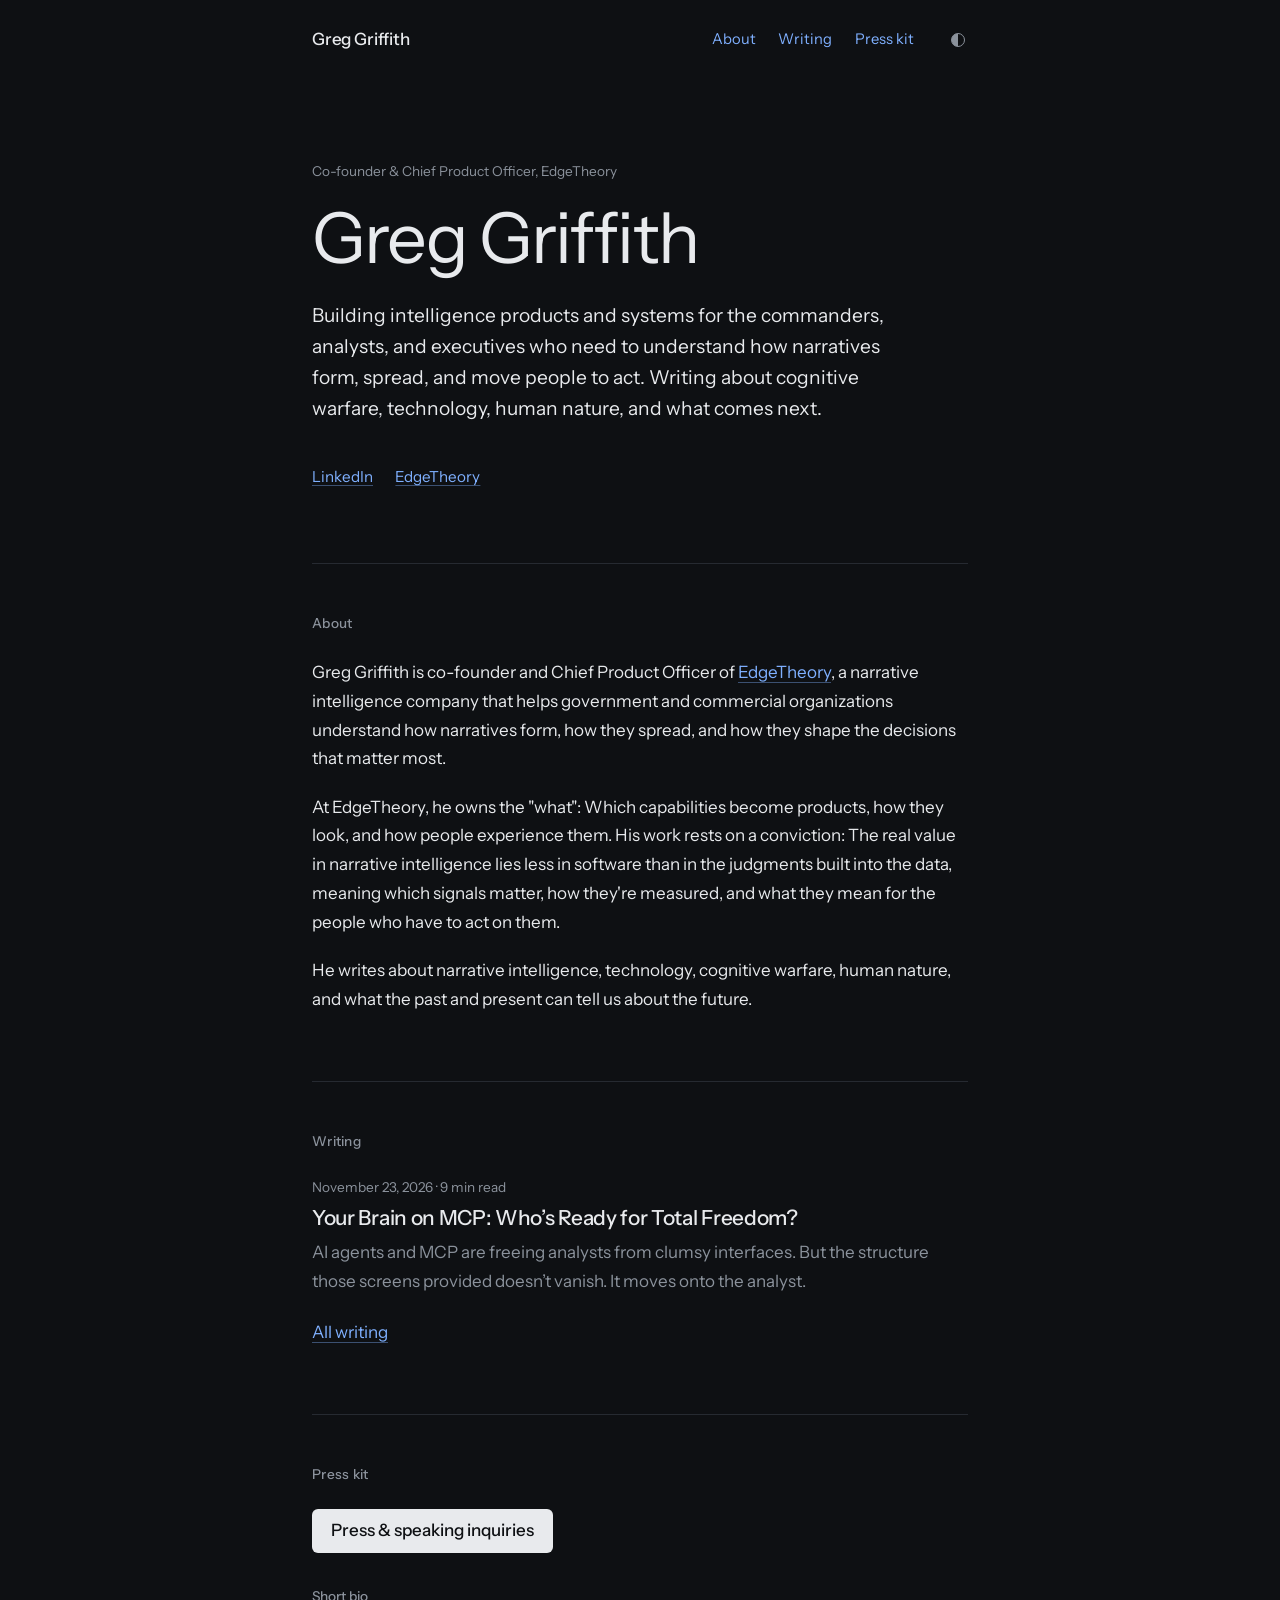
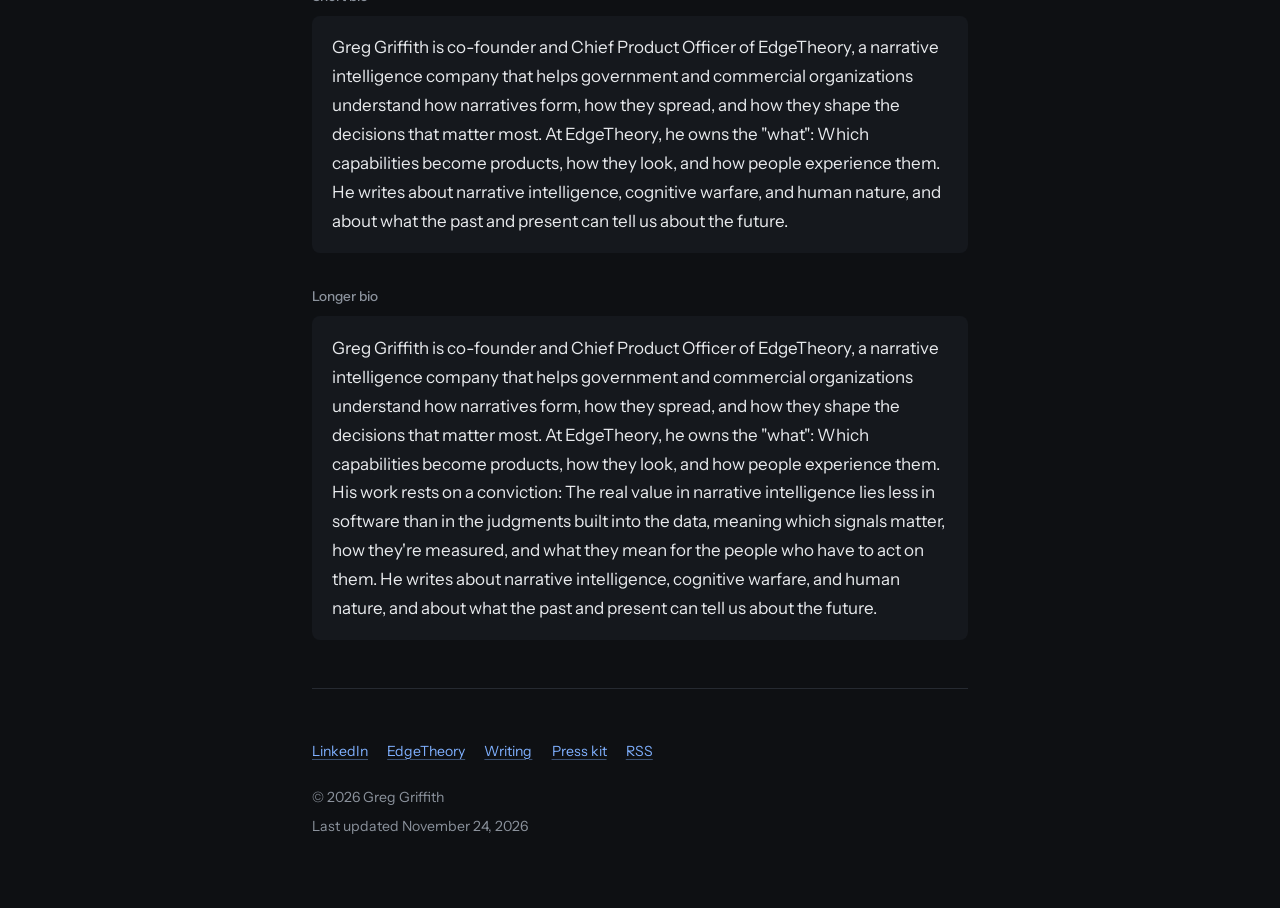
==== index.html @ 7369866c "Header: full-width sticky element with a centered inner row Safari on iOS colors the area behind the" ====
<!doctype html>
<html lang="en">
<head>
  <meta charset="utf-8">
  <meta name="viewport" content="width=device-width, initial-scale=1, viewport-fit=cover">
  <title>Greg Griffith – Co-founder and Chief Product Officer, EdgeTheory</title>
  <meta name="description" content="Greg Griffith is co-founder and Chief Product Officer of EdgeTheory, a narrative intelligence company that helps government and commercial organizations understand how narratives form, how they spread, and how they shape the decisions that matter most.">
  <link rel="canonical" href="https://greggriffith.com/">
  <link rel="icon" href="/favicon-32.png" type="image/png" sizes="32x32">
  <link rel="apple-touch-icon" href="/apple-touch-icon.png">

  <meta property="og:type" content="profile">
  <meta property="og:site_name" content="Greg Griffith">
  <meta property="og:locale" content="en_US">
  <meta property="profile:first_name" content="Greg">
  <meta property="profile:last_name" content="Griffith">
  <meta property="og:title" content="Greg Griffith – Co-founder and Chief Product Officer, EdgeTheory">
  <meta property="og:description" content="Greg Griffith is co-founder and Chief Product Officer of EdgeTheory, a narrative intelligence company that helps government and commercial organizations understand how narratives form, how they spread, and how they shape the decisions that matter most.">
  <meta property="og:url" content="https://greggriffith.com/">
  <meta property="og:image" content="https://greggriffith.com/og-image.png?v=2">
  <meta property="og:image:type" content="image/png">
  <meta property="og:image:width" content="1200">
  <meta property="og:image:height" content="630">
  <meta property="og:image:alt" content="Greg Griffith, co-founder and Chief Product Officer of EdgeTheory">
  <meta name="twitter:card" content="summary_large_image">
  <meta name="twitter:title" content="Greg Griffith – Co-founder and Chief Product Officer, EdgeTheory">
  <meta name="twitter:description" content="Greg Griffith is co-founder and Chief Product Officer of EdgeTheory, a narrative intelligence company that helps government and commercial organizations understand how narratives form, how they spread, and how they shape the decisions that matter most.">
  <meta name="twitter:image" content="https://greggriffith.com/og-image.png?v=2">
  <meta name="twitter:image:alt" content="Greg Griffith, co-founder and Chief Product Officer of EdgeTheory">

  <script type="application/ld+json">
  {
    "@context": "https://schema.org",
    "@graph": [
      {
        "@type": "WebSite",
        "@id": "https://greggriffith.com/#website",
        "url": "https://greggriffith.com/",
        "name": "Greg Griffith",
        "publisher": { "@id": "https://greggriffith.com/#person" },
        "inLanguage": "en-US"
      },
      {
        "@type": "ProfilePage",
        "@id": "https://greggriffith.com/",
        "url": "https://greggriffith.com/",
        "name": "Greg Griffith – Co-founder and Chief Product Officer, EdgeTheory",
        "description": "Greg Griffith is co-founder and Chief Product Officer of EdgeTheory, a narrative intelligence company that helps government and commercial organizations understand how narratives form, how they spread, and how they shape the decisions that matter most.",
        "dateModified": "2026-11-24T11:20-06:00",
        "inLanguage": "en-US",
        "isPartOf": { "@id": "https://greggriffith.com/#website" },
        "mainEntity": { "@id": "https://greggriffith.com/#person" }
      },
      {
        "@type": "Organization",
        "@id": "https://edgetheory.com/",
        "name": "EdgeTheory",
        "url": "https://edgetheory.com/",
        "founder": { "@id": "https://greggriffith.com/#person" },
        "sameAs": ["https://www.linkedin.com/company/edgetheory/", "https://x.com/EdgeTheory", "https://www.facebook.com/edgetheory", "https://www.crunchbase.com/organization/edge-theory", "https://www.wikidata.org/wiki/Q142196461"],
        "address": {
          "@type": "PostalAddress",
          "addressLocality": "Ridgeland",
          "addressRegion": "MS",
          "addressCountry": "US"
        }
      },
      {
        "@type": "Person",
        "@id": "https://greggriffith.com/#person",
        "name": "Greg Griffith",
        "givenName": "Greg",
        "familyName": "Griffith",
        "url": "https://greggriffith.com/",
        "jobTitle": "Chief Product Officer",
        "description": "Greg Griffith is co-founder and Chief Product Officer of EdgeTheory, a narrative intelligence company that helps government and commercial organizations understand how narratives form, how they spread, and how they shape the decisions that matter most.",
        "worksFor": { "@id": "https://edgetheory.com/" },
        "hasOccupation": {
          "@type": "Occupation",
          "name": "Chief Product Officer"
        },
        "knowsAbout": ["Narrative intelligence", "Cognitive warfare", "Information operations", "Product strategy", "Product design and user experience"],
        "sameAs": [
          "https://www.linkedin.com/in/greg-griffith-06b9541b/"
        ]
      }
    ]
  }
  </script>
  <script>try{if(localStorage.getItem("theme")==="light")document.documentElement.setAttribute("data-theme","light")}catch(e){}</script>
  <meta name="color-scheme" content="dark light">
  <link rel="preload" href="/fonts/instrument-sans-latin-400-normal.woff2" as="font" type="font/woff2" crossorigin>
  <link rel="stylesheet" href="/assets/site.css?v=015db4cf">
  <script src="/assets/theme.js?v=45ea4b84" defer></script>
  <link rel="alternate" type="application/rss+xml" title="Greg Griffith – Writing" href="https://greggriffith.com/feed.xml">
</head>
<body>
  <header class="mast">
    <div class="mast-in">
        <a class="word" href="/">Greg Griffith</a>
        <nav aria-label="Sections">
          <a href="#about">About</a>
          <a href="/blog/">Writing</a>
          <a href="#press">Press kit</a>
          <button class="theme-toggle" type="button" aria-label="Invert colors" title="Invert" hidden><span class="dot" aria-hidden="true"></span></button>
        </nav>
    </div>
  </header>
  <div class="wrap">

    <div class="hero">
      <p class="kicker">Co-founder &amp; Chief Product Officer, EdgeTheory</p>
      <h1>Greg Griffith</h1>
      <p class="lede">Building intelligence products and systems for the commanders, analysts, and executives who need to understand how narratives form, spread, and move people to act. Writing about cognitive warfare, technology, human nature, and what comes next.</p>
      <nav class="profiles" aria-label="Profiles">
        <a href="https://www.linkedin.com/in/greg-griffith-06b9541b/" rel="me">LinkedIn</a>
        <a href="https://edgetheory.com/?utm_source=greggriffith.com&amp;utm_medium=referral&amp;utm_campaign=greg_griffith_bio">EdgeTheory</a>
      </nav>
    </div>

    <section id="about">
      <h2>About</h2>
      <p>Greg Griffith is co-founder and Chief Product Officer of <a href="https://edgetheory.com/?utm_source=greggriffith.com&amp;utm_medium=referral&amp;utm_campaign=greg_griffith_bio">EdgeTheory</a>, a narrative intelligence company that helps government and commercial organizations understand how narratives form, how they spread, and how they shape the decisions that matter most.</p>
      <p>At EdgeTheory, he owns the "what": Which capabilities become products, how they look, and how people experience them. His work rests on a conviction: The real value in narrative intelligence lies less in software than in the judgments built into the data, meaning which signals matter, how they're measured, and what they mean for the people who have to act on them.</p>
      <p>He writes about narrative intelligence, technology, cognitive warfare, human nature, and what the past and present can tell us about the future.</p>
    </section>

    <section id="writing">
      <h2>Writing</h2>
      <!-- writing:start -->
<ol class="posts">
  <li>
    <p class="meta"><time datetime="2026-11-23">November 23, 2026</time> · 9 min read</p>
    <h3><a href="/blog/your-brain-on-mcp/">Your Brain on MCP: Who’s Ready for Total Freedom?</a></h3>
    <p class="blurb">AI agents and MCP are freeing analysts from clumsy interfaces. But the structure those screens provided doesn’t vanish. It moves onto the analyst.</p>
  </li>
</ol>
<!-- writing:end -->
      <p><a href="/blog/">All writing</a></p>
    </section>

    <section id="press">
      <h2>Press kit</h2>
      <p><a class="button" href="https://edgetheory.com/contact?utm_source=greggriffith.com&amp;utm_medium=referral&amp;utm_campaign=greg_griffith_bio">Press &amp; speaking inquiries</a></p>
      <p class="label">Short bio</p>
      <blockquote class="bio">
        <p>Greg Griffith is co-founder and Chief Product Officer of EdgeTheory, a narrative intelligence company that helps government and commercial organizations understand how narratives form, how they spread, and how they shape the decisions that matter most. At EdgeTheory, he owns the "what": Which capabilities become products, how they look, and how people experience them. He writes about narrative intelligence, cognitive warfare, and human nature, and about what the past and present can tell us about the future.</p>
      </blockquote>
      <p class="label">Longer bio</p>
      <blockquote class="bio">
        <p>Greg Griffith is co-founder and Chief Product Officer of EdgeTheory, a narrative intelligence company that helps government and commercial organizations understand how narratives form, how they spread, and how they shape the decisions that matter most. At EdgeTheory, he owns the "what": Which capabilities become products, how they look, and how people experience them. His work rests on a conviction: The real value in narrative intelligence lies less in software than in the judgments built into the data, meaning which signals matter, how they're measured, and what they mean for the people who have to act on them. He writes about narrative intelligence, cognitive warfare, and human nature, and about what the past and present can tell us about the future.</p>
      </blockquote>
    </section>

    <footer>
      <nav class="foot-links" aria-label="Profiles and contact">
        <a href="https://www.linkedin.com/in/greg-griffith-06b9541b/" rel="me">LinkedIn</a>
        <a href="https://edgetheory.com/?utm_source=greggriffith.com&amp;utm_medium=referral&amp;utm_campaign=greg_griffith_bio">EdgeTheory</a>
        <a href="/blog/">Writing</a>
        <a href="#press">Press kit</a>
        <a href="/feed.xml" type="application/rss+xml">RSS</a>
      </nav>
      <p>© 2026 Greg Griffith</p>
      <p>Last updated <time datetime="2026-11-24T11:20-06:00">November 24, 2026</time></p>
    </footer>
  </div>
</body>
</html>
---- assets/site.css ----
/* greggriffith.com — shared styles. Dark by default; [data-theme="light"] switches to light. */
/* Instrument Sans (SIL Open Font License; see /fonts/OFL-InstrumentSans.txt), self-hosted */
@font-face { font-family: "Instrument Sans"; font-style: normal; font-weight: 400; font-display: swap; src: url("/fonts/instrument-sans-latin-400-normal.woff2") format("woff2"); }
@font-face { font-family: "Instrument Sans"; font-style: italic; font-weight: 400; font-display: swap; src: url("/fonts/instrument-sans-latin-400-italic.woff2") format("woff2"); }
@font-face { font-family: "Instrument Sans"; font-style: normal; font-weight: 500; font-display: swap; src: url("/fonts/instrument-sans-latin-500-normal.woff2") format("woff2"); }
@font-face { font-family: "Instrument Sans"; font-style: normal; font-weight: 600; font-display: swap; src: url("/fonts/instrument-sans-latin-600-normal.woff2") format("woff2"); }

:root {
  --bg: #0e1013;
  --surface: #15181d;
  --text: #e8eaed;
  --muted: #8b929c;
  --faint: #262a31;
  --accent: #7fb0ff;
  --font: "Instrument Sans", system-ui, -apple-system, "Segoe UI", Roboto, "Helvetica Neue", Arial, sans-serif;
  color-scheme: dark;
}
:root[data-theme="light"] {
  --bg: #ffffff;
  --surface: #f5f6f7;
  --text: #111316;
  --muted: #61676f;
  --faint: #e6e8eb;
  --accent: #1f5fd1;
  color-scheme: light;
}

* { box-sizing: border-box; }
html { -webkit-text-size-adjust: 100%; }
html { overflow-x: clip; }
body {
  margin: 0;
  background: var(--bg);
  color: var(--text);
  font: 400 17px/1.7 var(--font);
  -webkit-font-smoothing: antialiased;
  transition: background-color .2s ease, color .2s ease;
}
a { color: var(--accent); text-decoration: underline; text-decoration-color: color-mix(in srgb, var(--accent) 40%, transparent); text-underline-offset: .22em; text-decoration-thickness: 1px; }
a:hover { text-decoration-color: var(--accent); }
a:focus-visible, button:focus-visible { outline: 2px solid var(--accent); outline-offset: 3px; border-radius: 2px; }

.wrap { max-width: 44rem; margin: 0 auto;
         padding: 0 max(1.5rem, env(safe-area-inset-right)) 0 max(1.5rem, env(safe-area-inset-left)); }

/* Header */
.mast { position: sticky; top: 0; z-index: 10; background: var(--bg);
         padding-top: env(safe-area-inset-top); border-bottom: 1px solid transparent; transition: border-color .2s; }
.mast-in { max-width: 44rem; margin: 0 auto; display: flex; justify-content: space-between; align-items: center; gap: 1rem;
           padding: 1.1rem max(1.5rem, env(safe-area-inset-right)) 1.1rem max(1.5rem, env(safe-area-inset-left)); }
.scrolled .mast { border-bottom-color: var(--faint); }
section, .post-body h2 { scroll-margin-top: 5rem; }
.mast .word { white-space: nowrap; font-weight: 500; letter-spacing: -.01em; text-decoration: none; color: var(--text); }
.mast nav { display: flex; align-items: center; gap: 0 1.4rem; font-size: .92rem; }
.mast nav a { white-space: nowrap; text-decoration: none; color: var(--accent); min-height: 44px; display: inline-flex; align-items: center; }
.mast nav a:hover { color: var(--text); }
.theme-toggle {
  display: inline-flex; align-items: center; justify-content: center;
  width: 44px; height: 44px; margin-right: -12px; padding: 0;
  background: none; border: 0; cursor: pointer; color: var(--muted);
}
.theme-toggle .dot {
  display: block; width: 14px; height: 14px; border-radius: 50%;
  border: 1.5px solid currentColor;
  background: linear-gradient(90deg, currentColor 50%, transparent 50%);
  transition: transform .5s cubic-bezier(.4, 0, .2, 1);
}
:root[data-theme="light"] .theme-toggle .dot { transform: rotate(180deg); }
.theme-toggle:hover { color: var(--text); }
.theme-toggle:hover .dot { transform: rotate(-30deg); }
:root[data-theme="light"] .theme-toggle:hover .dot { transform: rotate(150deg); }

/* Hero */
.hero { padding: 5rem 0 4rem; }
.kicker { margin: 0 0 1.2rem; font-size: .85rem; color: var(--muted); }
h1 { font-weight: 400; font-size: clamp(2.8rem, 7.5vw, 4.4rem); line-height: 1.05; letter-spacing: -.025em; margin: 0 0 1.5rem; }
.lede { font-size: 1.2rem; line-height: 1.6; color: var(--text); margin: 0; max-width: 38rem; }
.profiles { display: flex; flex-wrap: wrap; gap: 0 1.4rem; margin: 2rem 0 0; font-size: .95rem; }
.profiles a { min-height: 44px; display: inline-flex; align-items: center; }

/* Sections */
section { padding: 3rem 0; border-top: 1px solid var(--faint); }
section h2 { margin: 0 0 1.4rem; font-size: .85rem; font-weight: 500; color: var(--muted); letter-spacing: .02em; }
p { margin: 0 0 1.2rem; }
.empty { color: var(--muted); }

/* Press kit */
.label { margin: 2rem 0 .5rem; font-size: .85rem; font-weight: 500; color: var(--muted); }
.bio { margin: 0; padding: 1.1rem 1.25rem; background: var(--surface); border-radius: 8px; }
.bio p { margin: 0; }
.button {
  display: inline-flex; align-items: center; min-height: 44px; padding: 0 1.2rem;
  background: var(--text); color: var(--bg); text-decoration: none; font-weight: 500; border-radius: 6px;
}
.button:hover { background: var(--accent); color: var(--bg); }

/* Writing list */
.posts { list-style: none; margin: 0; padding: 0; }
.posts li { padding: 1.4rem 0; border-top: 1px solid var(--faint); }
.posts li:first-child { border-top: 0; padding-top: 0; }
.meta { margin: 0 0 .3rem; font-size: .85rem; color: var(--muted); }
.posts h2, .posts h3 { font-size: 1.3rem; font-weight: 500; letter-spacing: -.015em; line-height: 1.35; margin: 0 0 .4rem; }
.posts h2 a, .posts h3 a { color: var(--text); text-decoration: none; }
.posts h2 a:hover, .posts h3 a:hover { color: var(--accent); text-decoration: underline; text-decoration-color: var(--accent); }
.posts .blurb { margin: 0; color: var(--muted); }

/* Page titles (blog index, posts) */
.page-title { font-weight: 400; font-size: clamp(2.2rem, 6vw, 3rem); line-height: 1.1; letter-spacing: -.03em; margin: 3.5rem 0 1rem; }
.intro { color: var(--muted); margin: 0 0 3rem; }

/* Post */
.post { padding-bottom: 3rem; }
.post .meta { margin-top: 3.5rem; }
.post .page-title { margin-top: .4rem; margin-bottom: 2.5rem; }
.post-body { font-size: 1.08rem; line-height: 1.7; }
.post-body p { margin: 0 0 1.3em; }
.post-body h2 { font-size: 1.45rem; font-weight: 500; letter-spacing: -.015em; line-height: 1.3; margin: 2.6rem 0 .9rem; }
.post-body ul, .post-body ol { margin: 0 0 1.3em; padding-left: 1.3em; }
.post-body li { margin: 0 0 .6em; }
.post-body li::marker { color: var(--muted); }
.post-body strong { font-weight: 600; }
.post-body blockquote { margin: 1.6em 0; padding-left: 1.2em; border-left: 2px solid var(--faint); color: var(--muted); }
.author { margin-top: 3rem; padding-top: 1.4rem; border-top: 1px solid var(--faint); color: var(--muted); font-size: .95rem; }
.author p { margin: 0; }

/* Pull quotes */
.pull { width: 18rem; margin: .35rem 0 1rem; padding: 1.4rem 1.5rem; background: var(--surface); border-radius: 6px;
        font-size: 1.3rem; font-weight: 500; line-height: 1.25; letter-spacing: -.015em; color: var(--text); }
.pull p { margin: 0; }
.pull-foot { display: flex; align-items: center; justify-content: space-between; margin-top: 1rem; }
.pull-rule { display: block; width: 2rem; height: 2px; background: var(--accent); }
.pull-share { font-size: .8rem; font-weight: 400; letter-spacing: 0; color: var(--muted); text-decoration: none; }
.pull-share:hover { color: var(--accent); }

/* Share row */
.share { margin-top: 3rem; padding-top: 1.4rem; border-top: 1px solid var(--faint); }
.share .label { margin: 0 0 .5rem; }
.share ul { list-style: none; margin: 0; padding: 0; display: flex; flex-wrap: wrap; gap: 0 1.4rem; }
.share li { margin: 0; }
.share a, .share button { min-height: 44px; display: inline-flex; align-items: center; }
.share button { background: none; border: 0; padding: 0; font: inherit; color: var(--accent); cursor: pointer;
                text-decoration: underline; text-decoration-color: color-mix(in srgb, var(--accent) 40%, transparent);
                text-underline-offset: .22em; text-decoration-thickness: 1px; }
.share button:hover { text-decoration-color: var(--accent); }
.share-status { margin: 0; min-height: 1.2em; font-size: .85rem; color: var(--muted); }
.post .author { margin-top: 1.4rem; }
.meta a { color: var(--muted); }
.meta a:hover { color: var(--accent); }
.pull.r { float: right; clear: right; margin-left: 2rem; }
.pull.l { float: left; clear: left; margin-right: 2rem; }
.post-body h2 { clear: both; }
@media (min-width: 1000px) { .pull.r { margin-right: -5rem; } .pull.l { margin-left: -5rem; } }
@media (max-width: 760px) { .pull.r, .pull.l { float: none; width: auto; margin: 2rem 0; } }

/* Footer */
footer { padding: 2.5rem 0 4rem; border-top: 1px solid var(--faint); font-size: .88rem; color: var(--muted); }
footer p { margin: 0 0 .3rem; }
footer a { color: var(--accent); }
.foot-links { display: flex; flex-wrap: wrap; gap: 0 1.2rem; margin-bottom: .8rem; }
.foot-links a { min-height: 44px; display: inline-flex; align-items: center; }

@media (max-width: 640px) {
  .hero { padding: 3rem 0 3rem; }
  .mast-in { flex-direction: column; align-items: flex-start; gap: 0; padding-top: .8rem; padding-bottom: .3rem; }
  section, .post-body h2 { scroll-margin-top: 7rem; }
  .mast nav { gap: 0 1.1rem; }
}
@media (prefers-reduced-motion: reduce) { body, .theme-toggle .dot { transition: none; } }
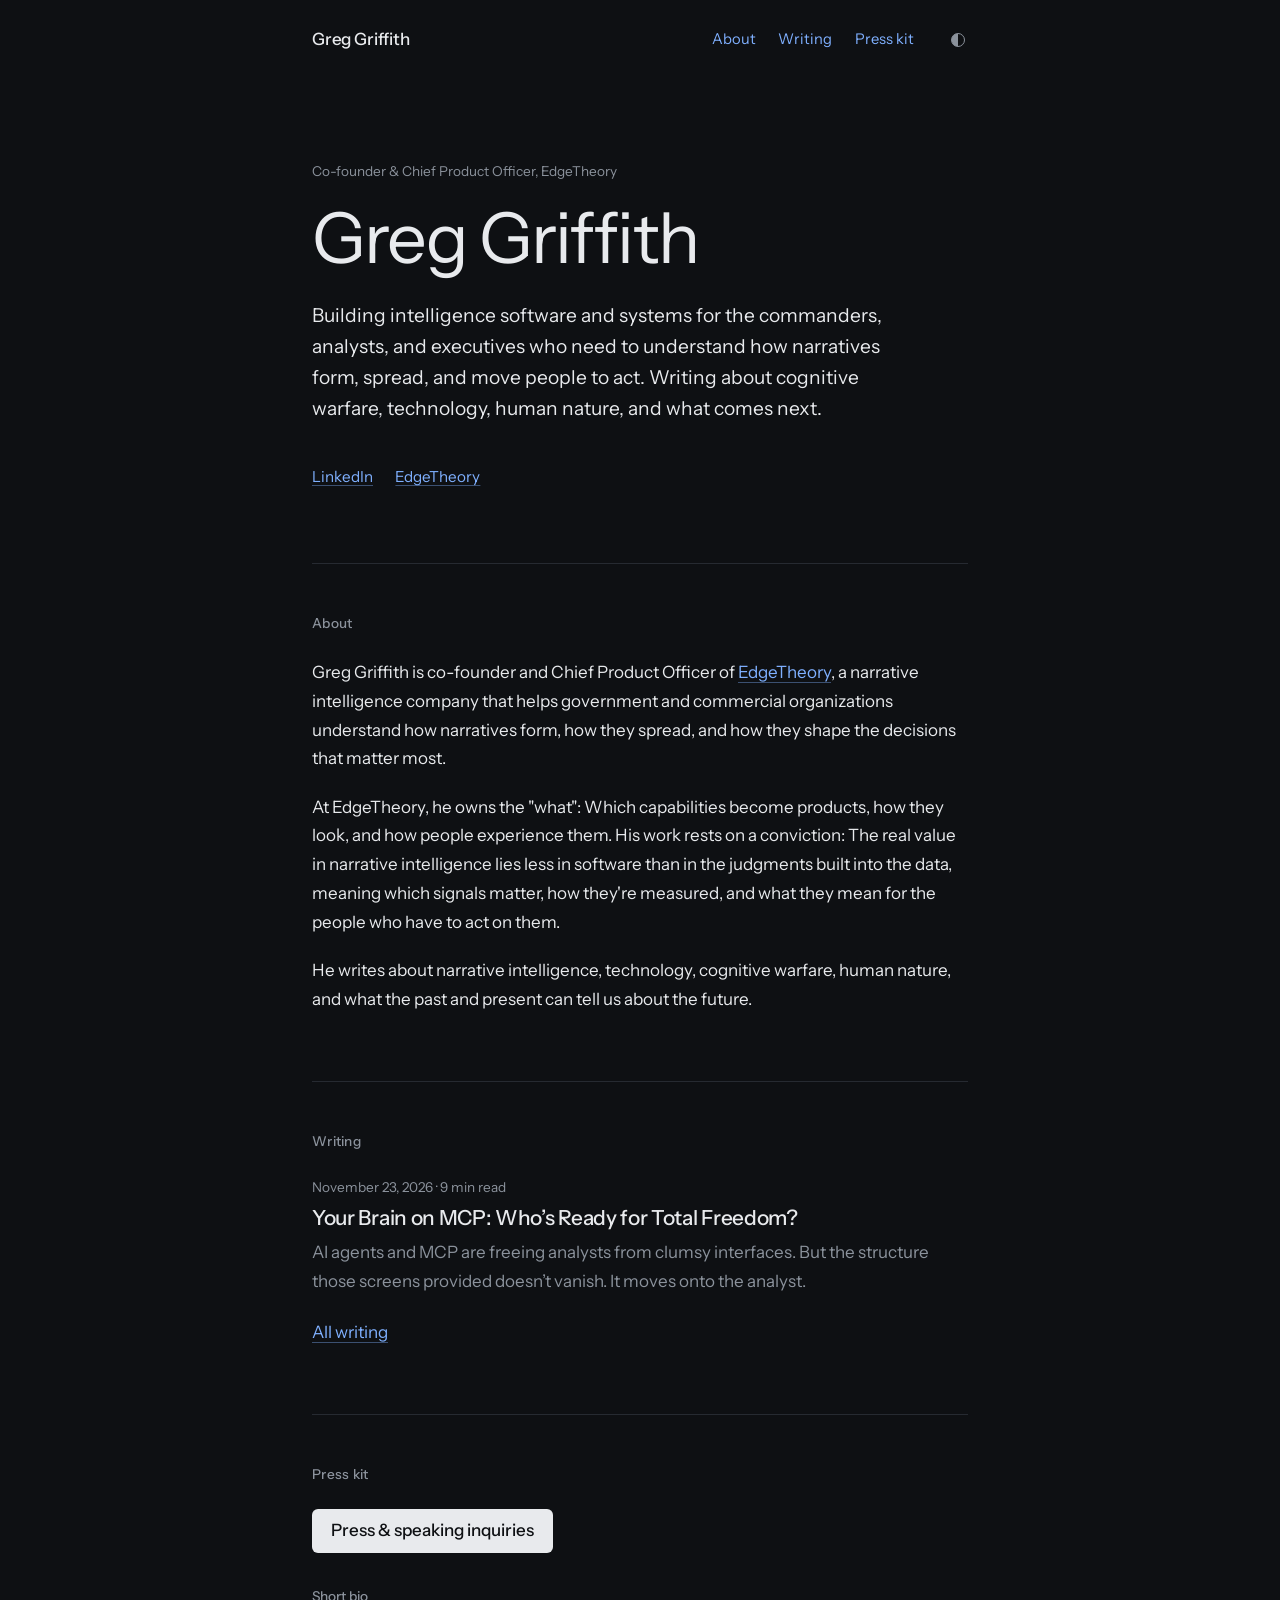
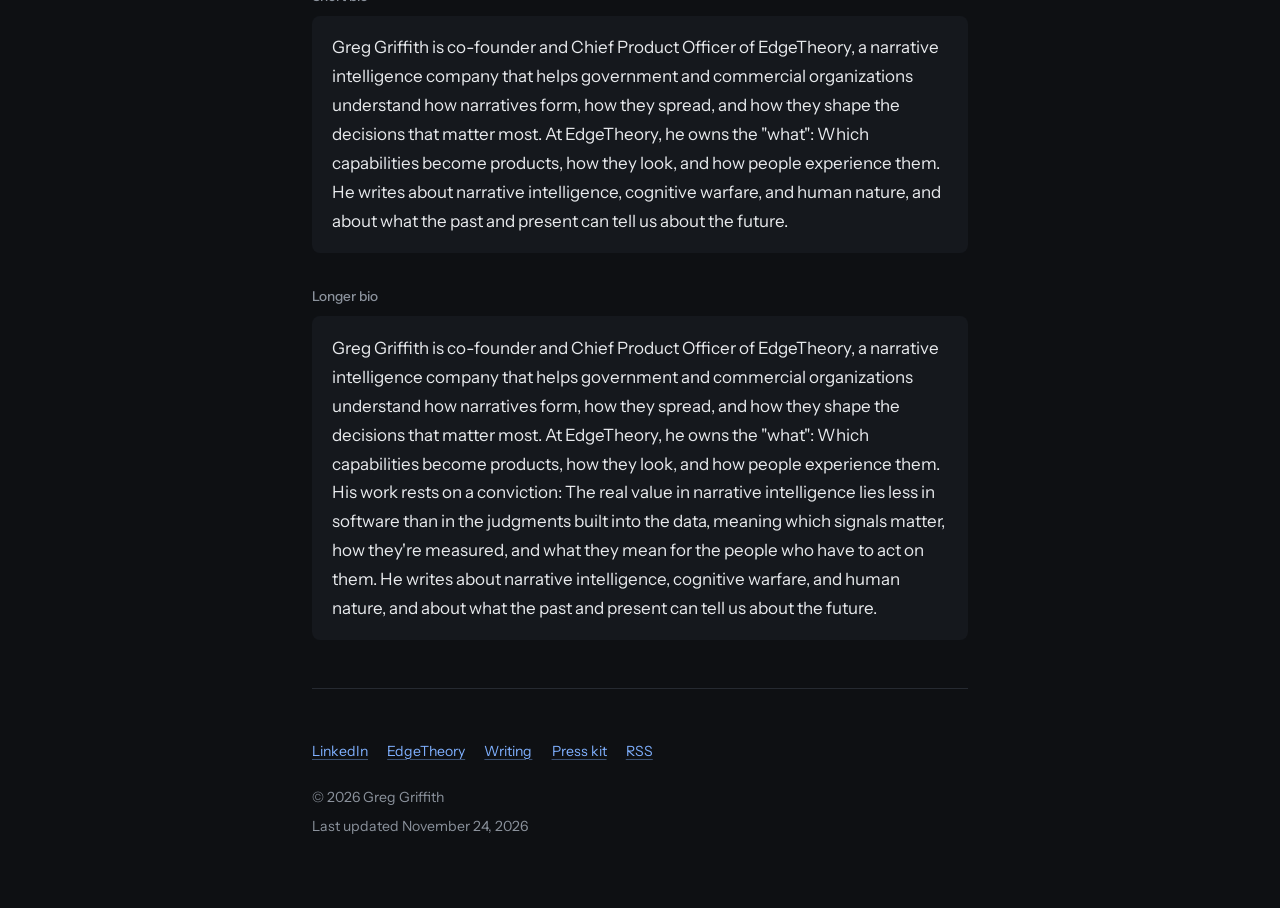
==== commit b5408364: "Home: 'intelligence software and systems' Co-Authored-By: Claude Opus 5.5 <noreply@anthropic.com> Cl" ====
--- a/index.html
+++ b/index.html
@@ -46,7 +46,7 @@
         "url": "https://greggriffith.com/",
         "name": "Greg Griffith – Co-founder and Chief Product Officer, EdgeTheory",
         "description": "Greg Griffith is co-founder and Chief Product Officer of EdgeTheory, a narrative intelligence company that helps government and commercial organizations understand how narratives form, how they spread, and how they shape the decisions that matter most.",
-        "dateModified": "2026-11-24T11:20-06:00",
+        "dateModified": "2026-11-24T13:24-06:00",
         "inLanguage": "en-US",
         "isPartOf": { "@id": "https://greggriffith.com/#website" },
         "mainEntity": { "@id": "https://greggriffith.com/#person" }
@@ -90,7 +90,7 @@
   <script>try{if(localStorage.getItem("theme")==="light")document.documentElement.setAttribute("data-theme","light")}catch(e){}</script>
   <meta name="color-scheme" content="dark light">
   <link rel="preload" href="/fonts/instrument-sans-latin-400-normal.woff2" as="font" type="font/woff2" crossorigin>
-  <link rel="stylesheet" href="/assets/site.css?v=015db4cf">
+  <link rel="stylesheet" href="/assets/site.css?v=123c153a">
   <script src="/assets/theme.js?v=45ea4b84" defer></script>
   <link rel="alternate" type="application/rss+xml" title="Greg Griffith – Writing" href="https://greggriffith.com/feed.xml">
 </head>
@@ -111,7 +111,7 @@
     <div class="hero">
       <p class="kicker">Co-founder &amp; Chief Product Officer, EdgeTheory</p>
       <h1>Greg Griffith</h1>
-      <p class="lede">Building intelligence products and systems for the commanders, analysts, and executives who need to understand how narratives form, spread, and move people to act. Writing about cognitive warfare, technology, human nature, and what comes next.</p>
+      <p class="lede">Building intelligence software and systems for the commanders, analysts, and executives who need to understand how narratives form, spread, and move people to act. Writing about cognitive warfare, technology, human nature, and what comes next.</p>
       <nav class="profiles" aria-label="Profiles">
         <a href="https://www.linkedin.com/in/greg-griffith-06b9541b/" rel="me">LinkedIn</a>
         <a href="https://edgetheory.com/?utm_source=greggriffith.com&amp;utm_medium=referral&amp;utm_campaign=greg_griffith_bio">EdgeTheory</a>
@@ -161,7 +161,7 @@
         <a href="/feed.xml" type="application/rss+xml">RSS</a>
       </nav>
       <p>© 2026 Greg Griffith</p>
-      <p>Last updated <time datetime="2026-11-24T11:20-06:00">November 24, 2026</time></p>
+      <p>Last updated <time datetime="2026-11-24T13:24-06:00">November 24, 2026</time></p>
     </footer>
   </div>
 </body>
--- a/assets/site.css
+++ b/assets/site.css
@@ -123,6 +123,10 @@
 .author { margin-top: 3rem; padding-top: 1.4rem; border-top: 1px solid var(--faint); color: var(--muted); font-size: .95rem; }
 .author p { margin: 0; }
 
+/* Featured image: same width as the text column */
+.feature { margin: 0 0 2.8rem; }
+.feature img { display: block; width: 100%; height: auto; border-radius: 6px; background: var(--surface); }
+
 /* Pull quotes */
 .pull { width: 18rem; margin: .35rem 0 1rem; padding: 1.4rem 1.5rem; background: var(--surface); border-radius: 6px;
         font-size: 1.3rem; font-weight: 500; line-height: 1.25; letter-spacing: -.015em; color: var(--text); }
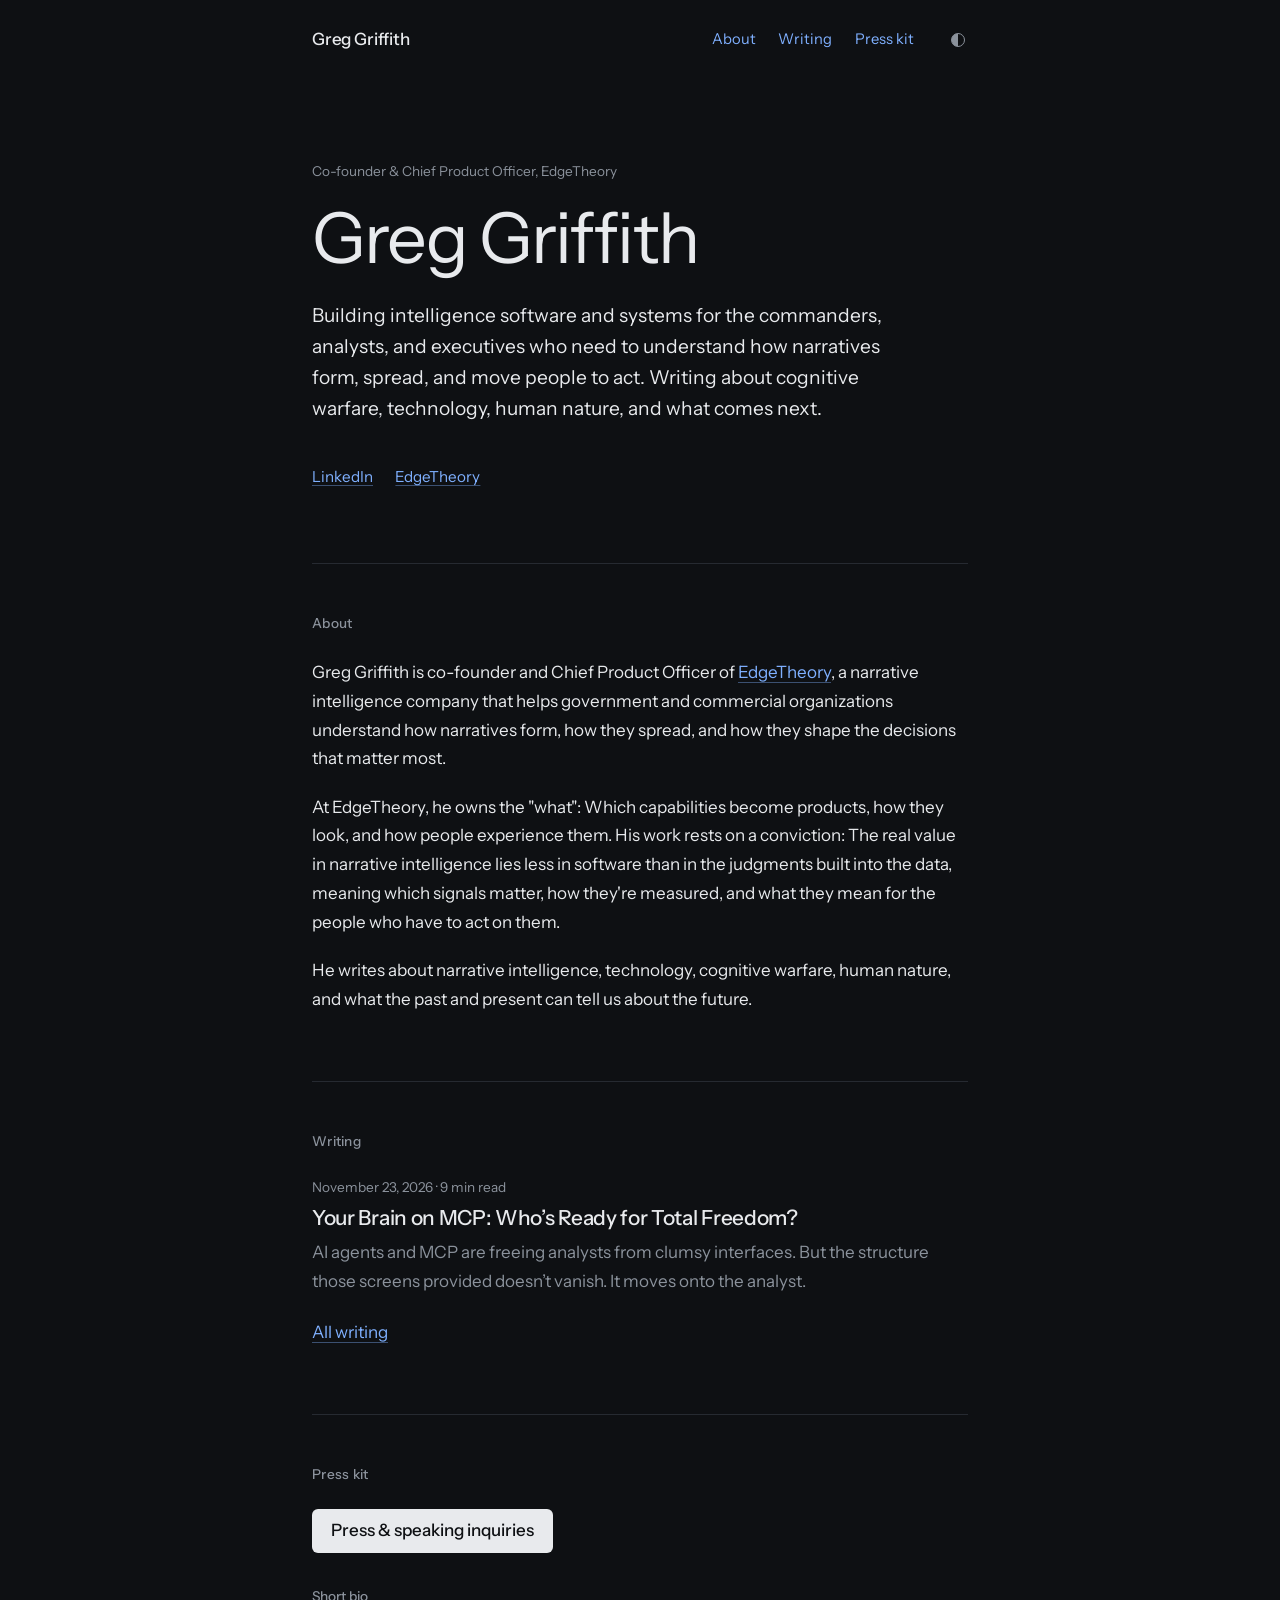
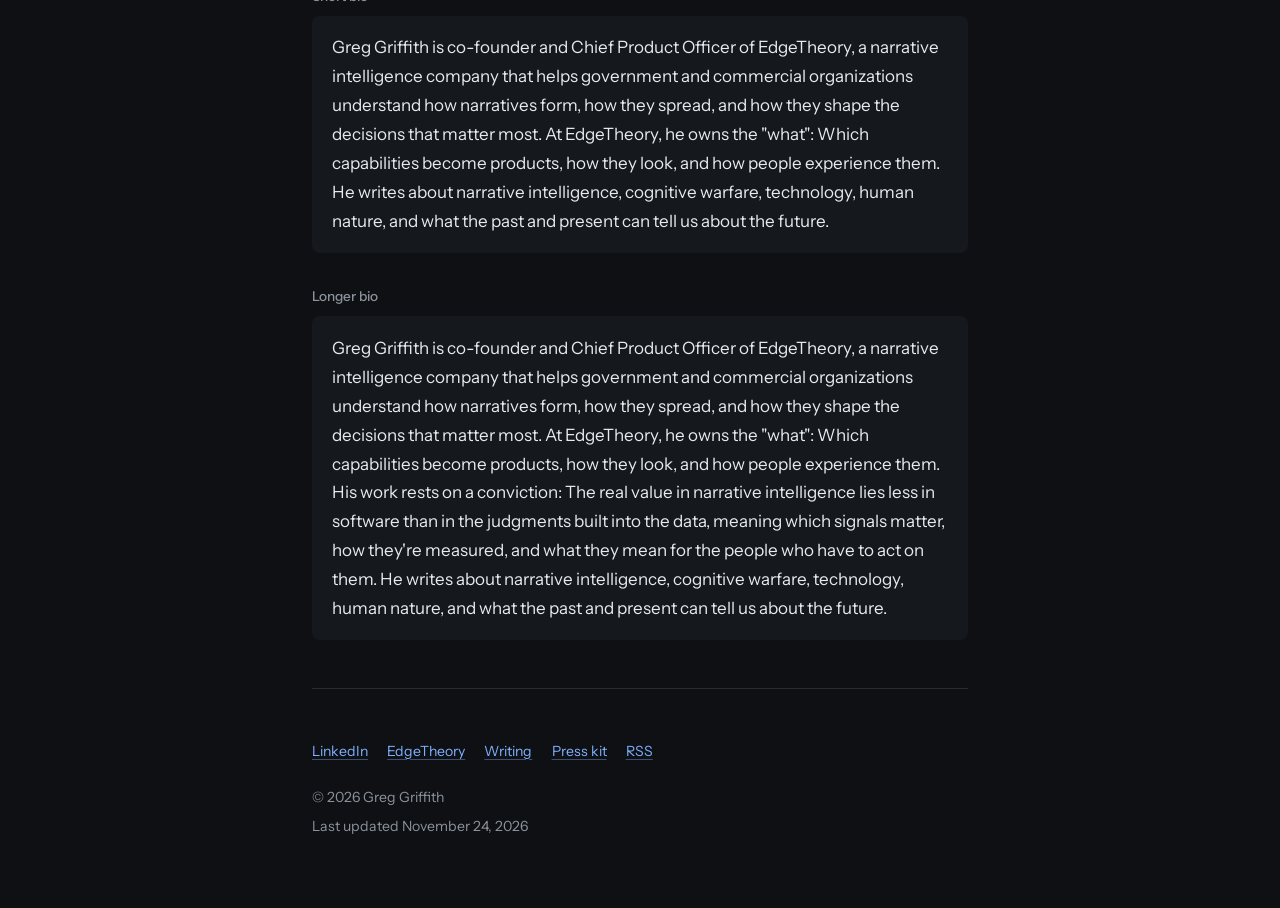
==== commit 180ed442: "Press kit bios: add technology to the topics Co-Authored-By: Claude Opus 5.5 <noreply@anthropic.com>" ====
--- a/index.html
+++ b/index.html
@@ -46,7 +46,7 @@
         "url": "https://greggriffith.com/",
         "name": "Greg Griffith – Co-founder and Chief Product Officer, EdgeTheory",
         "description": "Greg Griffith is co-founder and Chief Product Officer of EdgeTheory, a narrative intelligence company that helps government and commercial organizations understand how narratives form, how they spread, and how they shape the decisions that matter most.",
-        "dateModified": "2026-11-24T13:24-06:00",
+        "dateModified": "2026-11-24T13:26-06:00",
         "inLanguage": "en-US",
         "isPartOf": { "@id": "https://greggriffith.com/#website" },
         "mainEntity": { "@id": "https://greggriffith.com/#person" }
@@ -144,11 +144,11 @@
       <p><a class="button" href="https://edgetheory.com/contact?utm_source=greggriffith.com&amp;utm_medium=referral&amp;utm_campaign=greg_griffith_bio">Press &amp; speaking inquiries</a></p>
       <p class="label">Short bio</p>
       <blockquote class="bio">
-        <p>Greg Griffith is co-founder and Chief Product Officer of EdgeTheory, a narrative intelligence company that helps government and commercial organizations understand how narratives form, how they spread, and how they shape the decisions that matter most. At EdgeTheory, he owns the "what": Which capabilities become products, how they look, and how people experience them. He writes about narrative intelligence, cognitive warfare, and human nature, and about what the past and present can tell us about the future.</p>
+        <p>Greg Griffith is co-founder and Chief Product Officer of EdgeTheory, a narrative intelligence company that helps government and commercial organizations understand how narratives form, how they spread, and how they shape the decisions that matter most. At EdgeTheory, he owns the "what": Which capabilities become products, how they look, and how people experience them. He writes about narrative intelligence, cognitive warfare, technology, human nature, and what the past and present can tell us about the future.</p>
       </blockquote>
       <p class="label">Longer bio</p>
       <blockquote class="bio">
-        <p>Greg Griffith is co-founder and Chief Product Officer of EdgeTheory, a narrative intelligence company that helps government and commercial organizations understand how narratives form, how they spread, and how they shape the decisions that matter most. At EdgeTheory, he owns the "what": Which capabilities become products, how they look, and how people experience them. His work rests on a conviction: The real value in narrative intelligence lies less in software than in the judgments built into the data, meaning which signals matter, how they're measured, and what they mean for the people who have to act on them. He writes about narrative intelligence, cognitive warfare, and human nature, and about what the past and present can tell us about the future.</p>
+        <p>Greg Griffith is co-founder and Chief Product Officer of EdgeTheory, a narrative intelligence company that helps government and commercial organizations understand how narratives form, how they spread, and how they shape the decisions that matter most. At EdgeTheory, he owns the "what": Which capabilities become products, how they look, and how people experience them. His work rests on a conviction: The real value in narrative intelligence lies less in software than in the judgments built into the data, meaning which signals matter, how they're measured, and what they mean for the people who have to act on them. He writes about narrative intelligence, cognitive warfare, technology, human nature, and what the past and present can tell us about the future.</p>
       </blockquote>
     </section>
 
@@ -161,7 +161,7 @@
         <a href="/feed.xml" type="application/rss+xml">RSS</a>
       </nav>
       <p>© 2026 Greg Griffith</p>
-      <p>Last updated <time datetime="2026-11-24T13:24-06:00">November 24, 2026</time></p>
+      <p>Last updated <time datetime="2026-11-24T13:26-06:00">November 24, 2026</time></p>
     </footer>
   </div>
 </body>
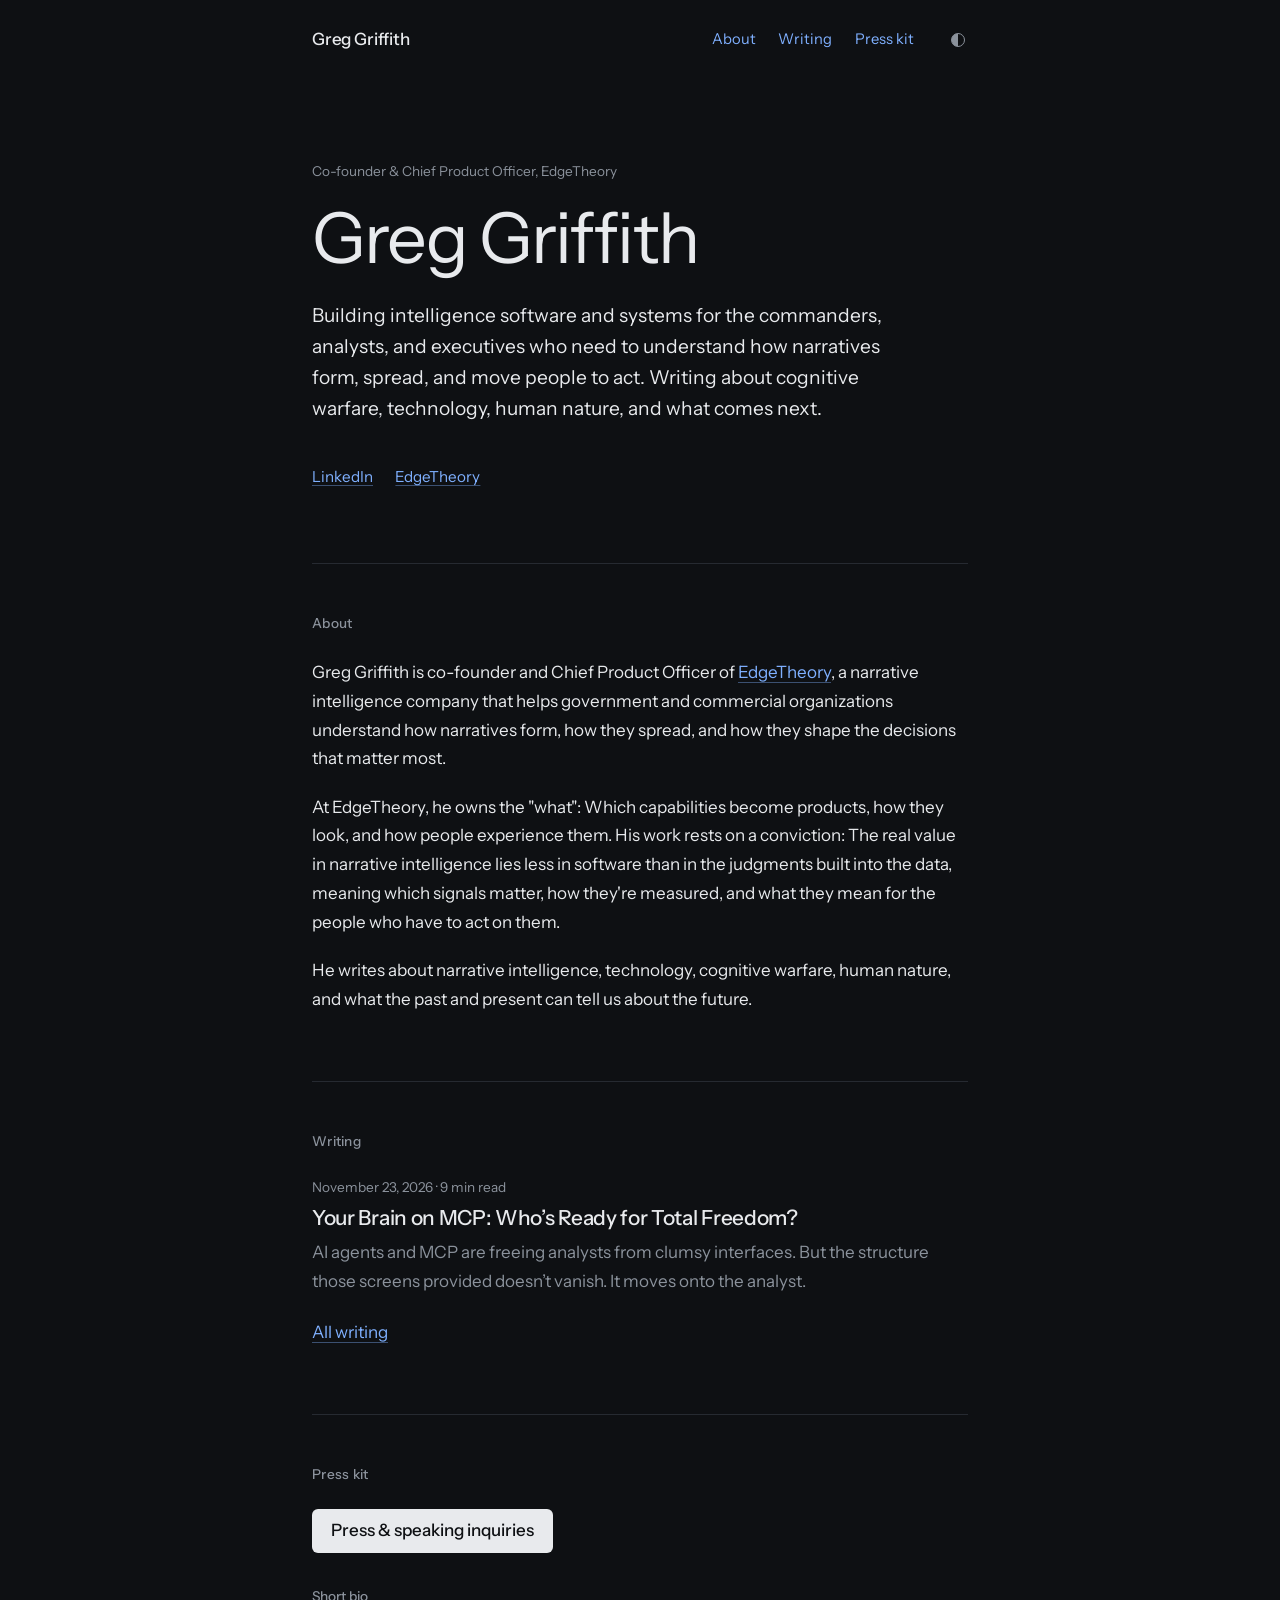
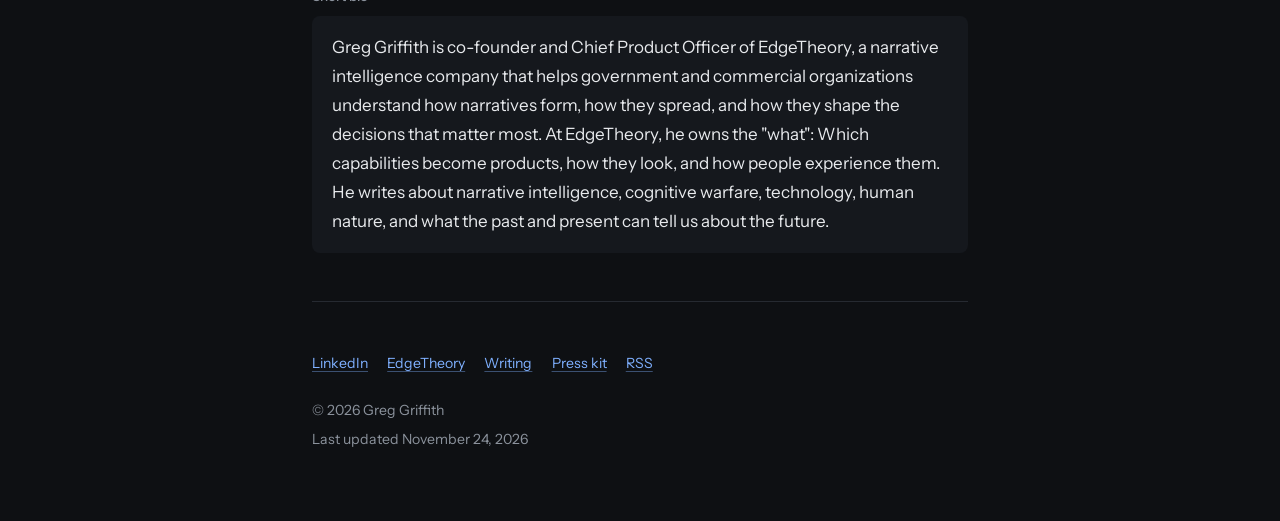
==== commit 7c74a772: "Press kit: remove longer bio Co-Authored-By: Claude Opus 5.5 <noreply@anthropic.com> Claude-Session:" ====
--- a/index.html
+++ b/index.html
@@ -46,7 +46,7 @@
         "url": "https://greggriffith.com/",
         "name": "Greg Griffith – Co-founder and Chief Product Officer, EdgeTheory",
         "description": "Greg Griffith is co-founder and Chief Product Officer of EdgeTheory, a narrative intelligence company that helps government and commercial organizations understand how narratives form, how they spread, and how they shape the decisions that matter most.",
-        "dateModified": "2026-11-24T13:26-06:00",
+        "dateModified": "2026-11-24T16:30-06:00",
         "inLanguage": "en-US",
         "isPartOf": { "@id": "https://greggriffith.com/#website" },
         "mainEntity": { "@id": "https://greggriffith.com/#person" }
@@ -146,10 +146,6 @@
       <blockquote class="bio">
         <p>Greg Griffith is co-founder and Chief Product Officer of EdgeTheory, a narrative intelligence company that helps government and commercial organizations understand how narratives form, how they spread, and how they shape the decisions that matter most. At EdgeTheory, he owns the "what": Which capabilities become products, how they look, and how people experience them. He writes about narrative intelligence, cognitive warfare, technology, human nature, and what the past and present can tell us about the future.</p>
       </blockquote>
-      <p class="label">Longer bio</p>
-      <blockquote class="bio">
-        <p>Greg Griffith is co-founder and Chief Product Officer of EdgeTheory, a narrative intelligence company that helps government and commercial organizations understand how narratives form, how they spread, and how they shape the decisions that matter most. At EdgeTheory, he owns the "what": Which capabilities become products, how they look, and how people experience them. His work rests on a conviction: The real value in narrative intelligence lies less in software than in the judgments built into the data, meaning which signals matter, how they're measured, and what they mean for the people who have to act on them. He writes about narrative intelligence, cognitive warfare, technology, human nature, and what the past and present can tell us about the future.</p>
-      </blockquote>
     </section>
 
     <footer>
@@ -161,7 +157,7 @@
         <a href="/feed.xml" type="application/rss+xml">RSS</a>
       </nav>
       <p>© 2026 Greg Griffith</p>
-      <p>Last updated <time datetime="2026-11-24T13:26-06:00">November 24, 2026</time></p>
+      <p>Last updated <time datetime="2026-11-24T16:30-06:00">November 24, 2026</time></p>
     </footer>
   </div>
 </body>
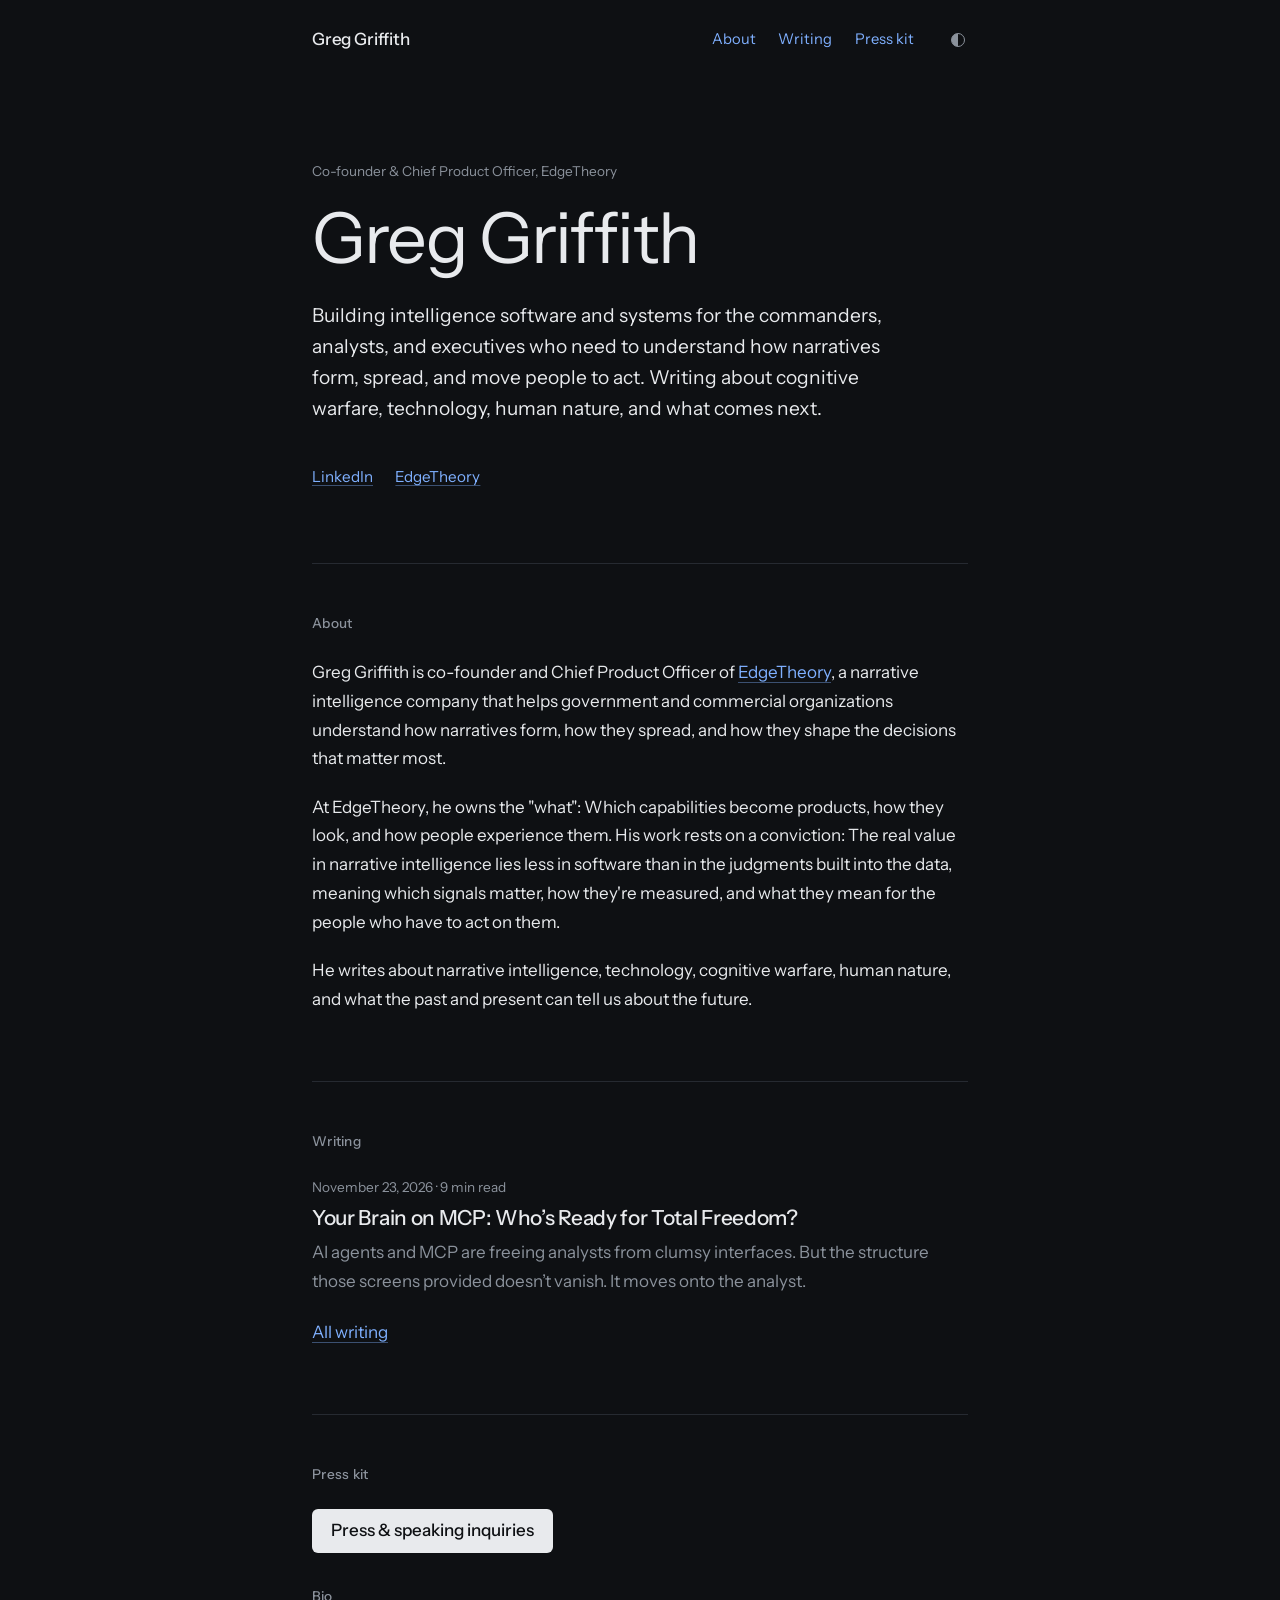
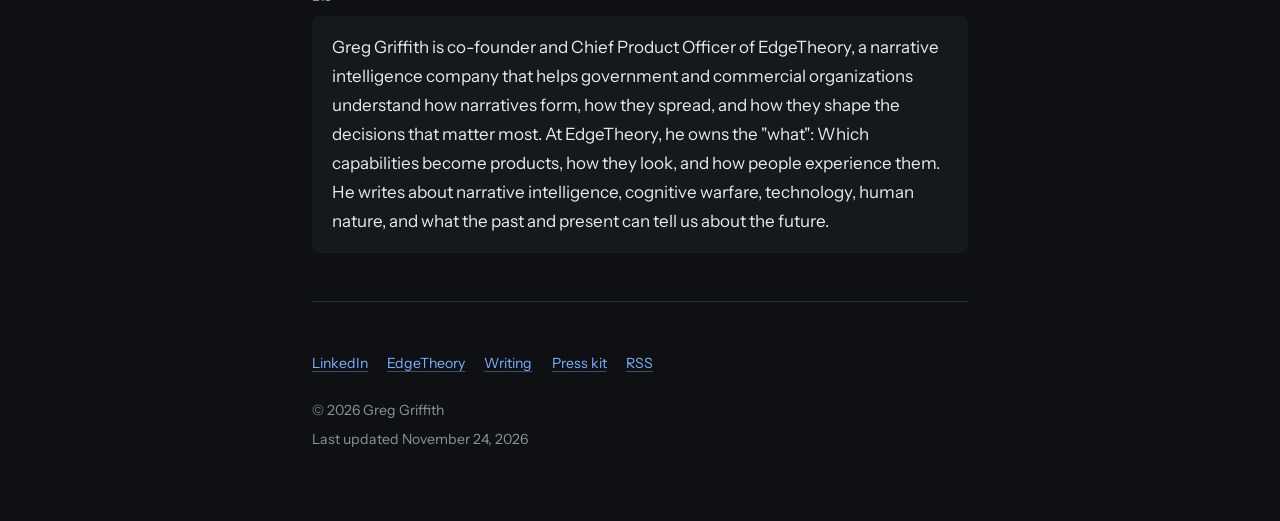
==== commit 42d02714: "Automatic featured images and share cards; 'Bio' label - tools/images.py: from content/images/<slug>" ====
--- a/index.html
+++ b/index.html
@@ -46,7 +46,7 @@
         "url": "https://greggriffith.com/",
         "name": "Greg Griffith – Co-founder and Chief Product Officer, EdgeTheory",
         "description": "Greg Griffith is co-founder and Chief Product Officer of EdgeTheory, a narrative intelligence company that helps government and commercial organizations understand how narratives form, how they spread, and how they shape the decisions that matter most.",
-        "dateModified": "2026-11-24T16:30-06:00",
+        "dateModified": "2026-11-24T16:35-06:00",
         "inLanguage": "en-US",
         "isPartOf": { "@id": "https://greggriffith.com/#website" },
         "mainEntity": { "@id": "https://greggriffith.com/#person" }
@@ -142,7 +142,7 @@
     <section id="press">
       <h2>Press kit</h2>
       <p><a class="button" href="https://edgetheory.com/contact?utm_source=greggriffith.com&amp;utm_medium=referral&amp;utm_campaign=greg_griffith_bio">Press &amp; speaking inquiries</a></p>
-      <p class="label">Short bio</p>
+      <p class="label">Bio</p>
       <blockquote class="bio">
         <p>Greg Griffith is co-founder and Chief Product Officer of EdgeTheory, a narrative intelligence company that helps government and commercial organizations understand how narratives form, how they spread, and how they shape the decisions that matter most. At EdgeTheory, he owns the "what": Which capabilities become products, how they look, and how people experience them. He writes about narrative intelligence, cognitive warfare, technology, human nature, and what the past and present can tell us about the future.</p>
       </blockquote>
@@ -157,7 +157,7 @@
         <a href="/feed.xml" type="application/rss+xml">RSS</a>
       </nav>
       <p>© 2026 Greg Griffith</p>
-      <p>Last updated <time datetime="2026-11-24T16:30-06:00">November 24, 2026</time></p>
+      <p>Last updated <time datetime="2026-11-24T16:35-06:00">November 24, 2026</time></p>
     </footer>
   </div>
 </body>
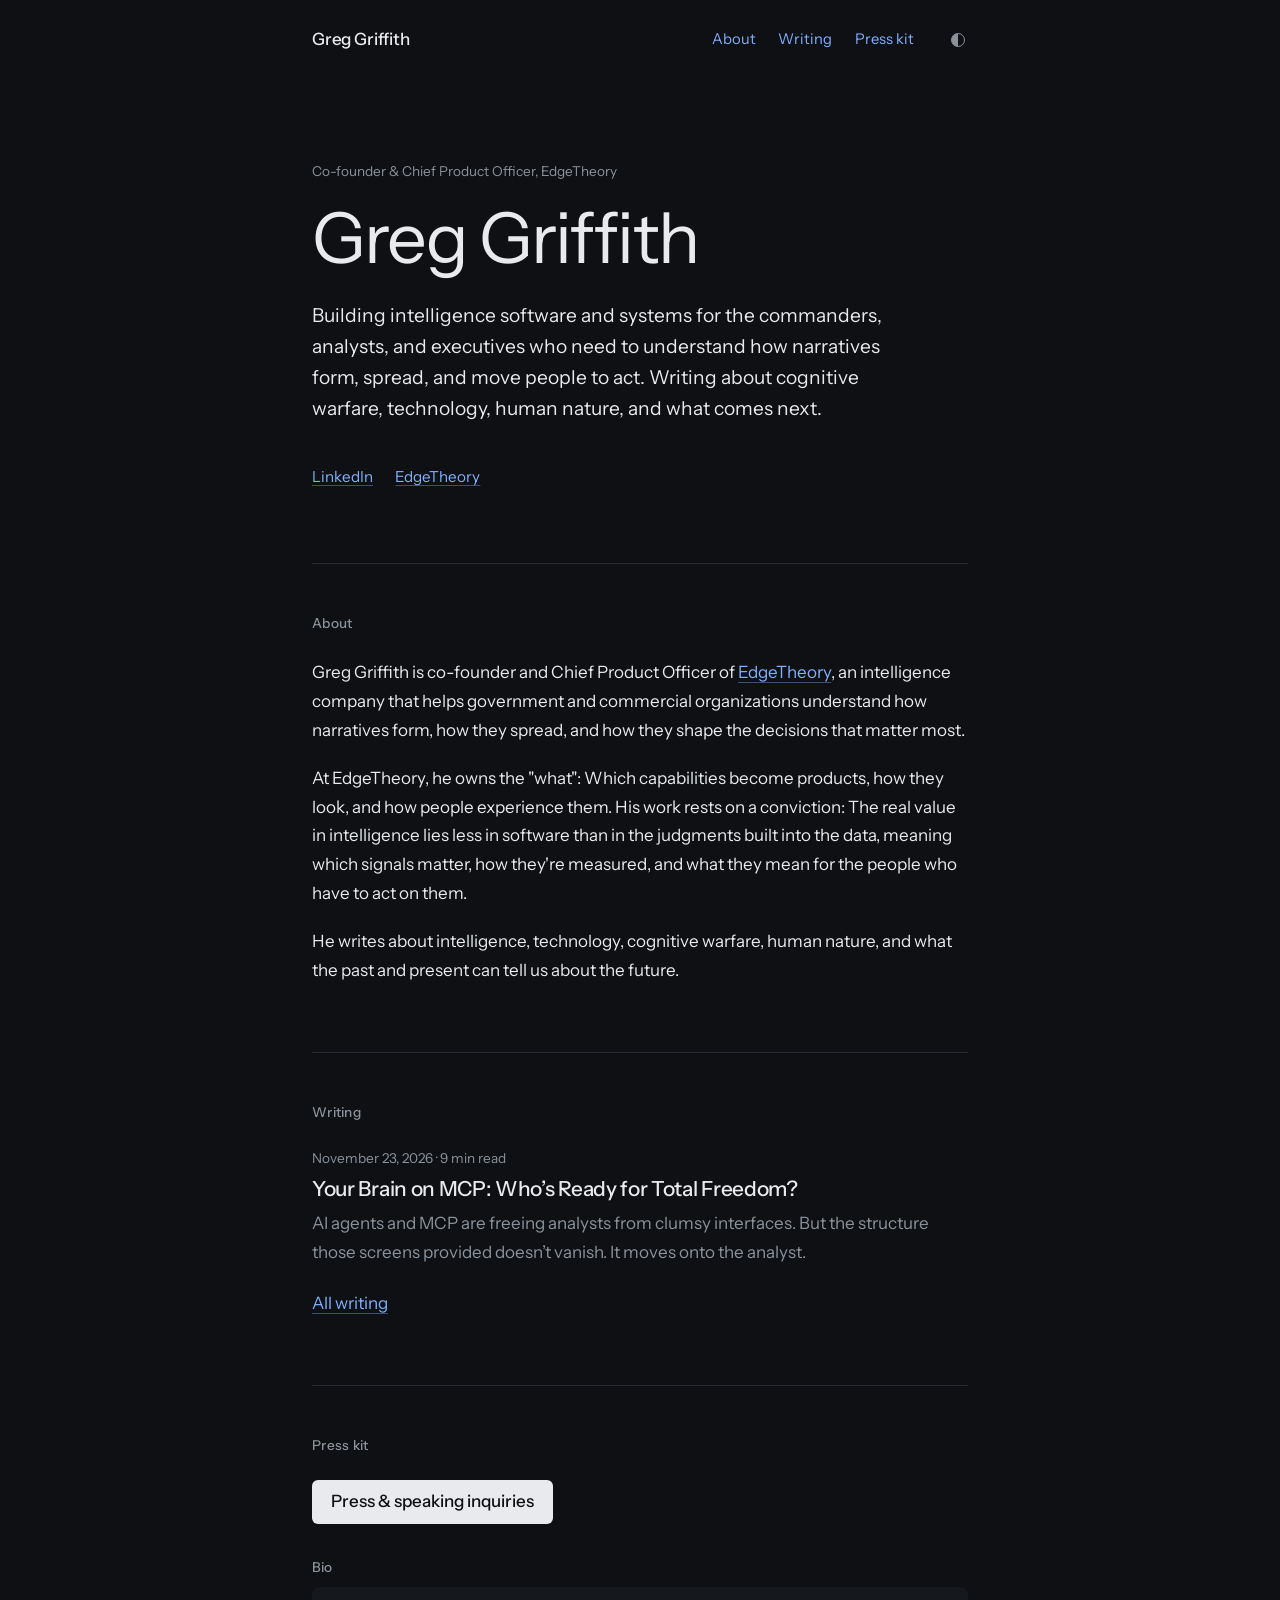
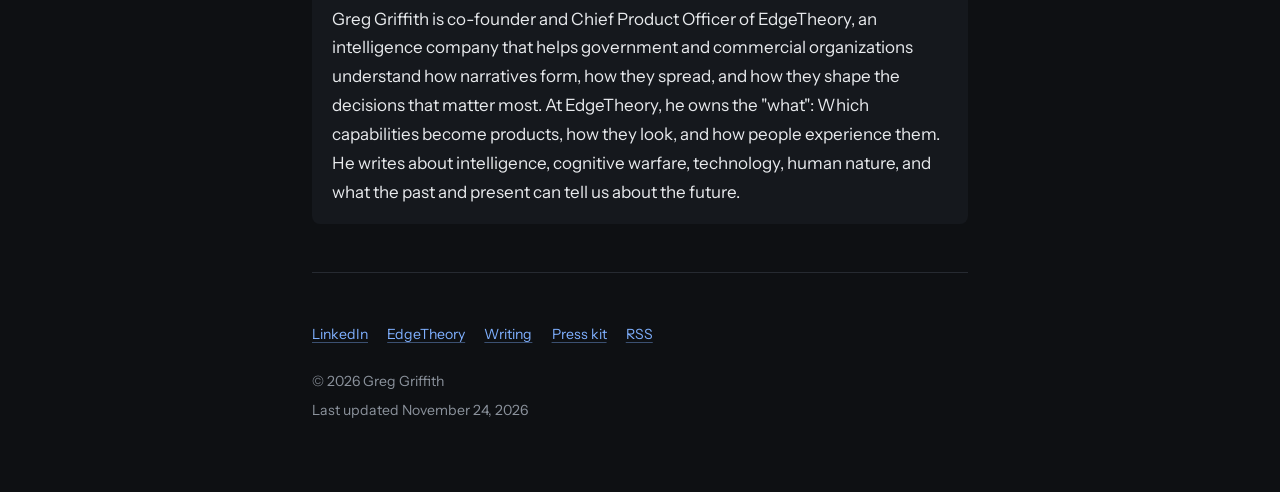
==== commit 342072de: "Describe EdgeTheory as an intelligence company; 'intelligence' in bios, About, metadata, and JSON-LD" ====
--- a/index.html
+++ b/index.html
@@ -4,7 +4,7 @@
   <meta charset="utf-8">
   <meta name="viewport" content="width=device-width, initial-scale=1, viewport-fit=cover">
   <title>Greg Griffith – Co-founder and Chief Product Officer, EdgeTheory</title>
-  <meta name="description" content="Greg Griffith is co-founder and Chief Product Officer of EdgeTheory, a narrative intelligence company that helps government and commercial organizations understand how narratives form, how they spread, and how they shape the decisions that matter most.">
+  <meta name="description" content="Greg Griffith is co-founder and Chief Product Officer of EdgeTheory, an intelligence company that helps government and commercial organizations understand how narratives form, how they spread, and how they shape the decisions that matter most.">
   <link rel="canonical" href="https://greggriffith.com/">
   <link rel="icon" href="/favicon-32.png" type="image/png" sizes="32x32">
   <link rel="apple-touch-icon" href="/apple-touch-icon.png">
@@ -15,7 +15,7 @@
   <meta property="profile:first_name" content="Greg">
   <meta property="profile:last_name" content="Griffith">
   <meta property="og:title" content="Greg Griffith – Co-founder and Chief Product Officer, EdgeTheory">
-  <meta property="og:description" content="Greg Griffith is co-founder and Chief Product Officer of EdgeTheory, a narrative intelligence company that helps government and commercial organizations understand how narratives form, how they spread, and how they shape the decisions that matter most.">
+  <meta property="og:description" content="Greg Griffith is co-founder and Chief Product Officer of EdgeTheory, an intelligence company that helps government and commercial organizations understand how narratives form, how they spread, and how they shape the decisions that matter most.">
   <meta property="og:url" content="https://greggriffith.com/">
   <meta property="og:image" content="https://greggriffith.com/og-image.png?v=2">
   <meta property="og:image:type" content="image/png">
@@ -24,7 +24,7 @@
   <meta property="og:image:alt" content="Greg Griffith, co-founder and Chief Product Officer of EdgeTheory">
   <meta name="twitter:card" content="summary_large_image">
   <meta name="twitter:title" content="Greg Griffith – Co-founder and Chief Product Officer, EdgeTheory">
-  <meta name="twitter:description" content="Greg Griffith is co-founder and Chief Product Officer of EdgeTheory, a narrative intelligence company that helps government and commercial organizations understand how narratives form, how they spread, and how they shape the decisions that matter most.">
+  <meta name="twitter:description" content="Greg Griffith is co-founder and Chief Product Officer of EdgeTheory, an intelligence company that helps government and commercial organizations understand how narratives form, how they spread, and how they shape the decisions that matter most.">
   <meta name="twitter:image" content="https://greggriffith.com/og-image.png?v=2">
   <meta name="twitter:image:alt" content="Greg Griffith, co-founder and Chief Product Officer of EdgeTheory">
 
@@ -45,8 +45,8 @@
         "@id": "https://greggriffith.com/",
         "url": "https://greggriffith.com/",
         "name": "Greg Griffith – Co-founder and Chief Product Officer, EdgeTheory",
-        "description": "Greg Griffith is co-founder and Chief Product Officer of EdgeTheory, a narrative intelligence company that helps government and commercial organizations understand how narratives form, how they spread, and how they shape the decisions that matter most.",
-        "dateModified": "2026-11-24T16:35-06:00",
+        "description": "Greg Griffith is co-founder and Chief Product Officer of EdgeTheory, an intelligence company that helps government and commercial organizations understand how narratives form, how they spread, and how they shape the decisions that matter most.",
+        "dateModified": "2026-11-24T16:38-06:00",
         "inLanguage": "en-US",
         "isPartOf": { "@id": "https://greggriffith.com/#website" },
         "mainEntity": { "@id": "https://greggriffith.com/#person" }
@@ -73,13 +73,13 @@
         "familyName": "Griffith",
         "url": "https://greggriffith.com/",
         "jobTitle": "Chief Product Officer",
-        "description": "Greg Griffith is co-founder and Chief Product Officer of EdgeTheory, a narrative intelligence company that helps government and commercial organizations understand how narratives form, how they spread, and how they shape the decisions that matter most.",
+        "description": "Greg Griffith is co-founder and Chief Product Officer of EdgeTheory, an intelligence company that helps government and commercial organizations understand how narratives form, how they spread, and how they shape the decisions that matter most.",
         "worksFor": { "@id": "https://edgetheory.com/" },
         "hasOccupation": {
           "@type": "Occupation",
           "name": "Chief Product Officer"
         },
-        "knowsAbout": ["Narrative intelligence", "Cognitive warfare", "Information operations", "Product strategy", "Product design and user experience"],
+        "knowsAbout": ["Intelligence", "Cognitive warfare", "Information operations", "Product strategy", "Product design and user experience"],
         "sameAs": [
           "https://www.linkedin.com/in/greg-griffith-06b9541b/"
         ]
@@ -120,9 +120,9 @@
 
     <section id="about">
       <h2>About</h2>
-      <p>Greg Griffith is co-founder and Chief Product Officer of <a href="https://edgetheory.com/?utm_source=greggriffith.com&amp;utm_medium=referral&amp;utm_campaign=greg_griffith_bio">EdgeTheory</a>, a narrative intelligence company that helps government and commercial organizations understand how narratives form, how they spread, and how they shape the decisions that matter most.</p>
-      <p>At EdgeTheory, he owns the "what": Which capabilities become products, how they look, and how people experience them. His work rests on a conviction: The real value in narrative intelligence lies less in software than in the judgments built into the data, meaning which signals matter, how they're measured, and what they mean for the people who have to act on them.</p>
-      <p>He writes about narrative intelligence, technology, cognitive warfare, human nature, and what the past and present can tell us about the future.</p>
+      <p>Greg Griffith is co-founder and Chief Product Officer of <a href="https://edgetheory.com/?utm_source=greggriffith.com&amp;utm_medium=referral&amp;utm_campaign=greg_griffith_bio">EdgeTheory</a>, an intelligence company that helps government and commercial organizations understand how narratives form, how they spread, and how they shape the decisions that matter most.</p>
+      <p>At EdgeTheory, he owns the "what": Which capabilities become products, how they look, and how people experience them. His work rests on a conviction: The real value in intelligence lies less in software than in the judgments built into the data, meaning which signals matter, how they're measured, and what they mean for the people who have to act on them.</p>
+      <p>He writes about intelligence, technology, cognitive warfare, human nature, and what the past and present can tell us about the future.</p>
     </section>
 
     <section id="writing">
@@ -144,7 +144,7 @@
       <p><a class="button" href="https://edgetheory.com/contact?utm_source=greggriffith.com&amp;utm_medium=referral&amp;utm_campaign=greg_griffith_bio">Press &amp; speaking inquiries</a></p>
       <p class="label">Bio</p>
       <blockquote class="bio">
-        <p>Greg Griffith is co-founder and Chief Product Officer of EdgeTheory, a narrative intelligence company that helps government and commercial organizations understand how narratives form, how they spread, and how they shape the decisions that matter most. At EdgeTheory, he owns the "what": Which capabilities become products, how they look, and how people experience them. He writes about narrative intelligence, cognitive warfare, technology, human nature, and what the past and present can tell us about the future.</p>
+        <p>Greg Griffith is co-founder and Chief Product Officer of EdgeTheory, an intelligence company that helps government and commercial organizations understand how narratives form, how they spread, and how they shape the decisions that matter most. At EdgeTheory, he owns the "what": Which capabilities become products, how they look, and how people experience them. He writes about intelligence, cognitive warfare, technology, human nature, and what the past and present can tell us about the future.</p>
       </blockquote>
     </section>
 
@@ -157,7 +157,7 @@
         <a href="/feed.xml" type="application/rss+xml">RSS</a>
       </nav>
       <p>© 2026 Greg Griffith</p>
-      <p>Last updated <time datetime="2026-11-24T16:35-06:00">November 24, 2026</time></p>
+      <p>Last updated <time datetime="2026-11-24T16:38-06:00">November 24, 2026</time></p>
     </footer>
   </div>
 </body>
